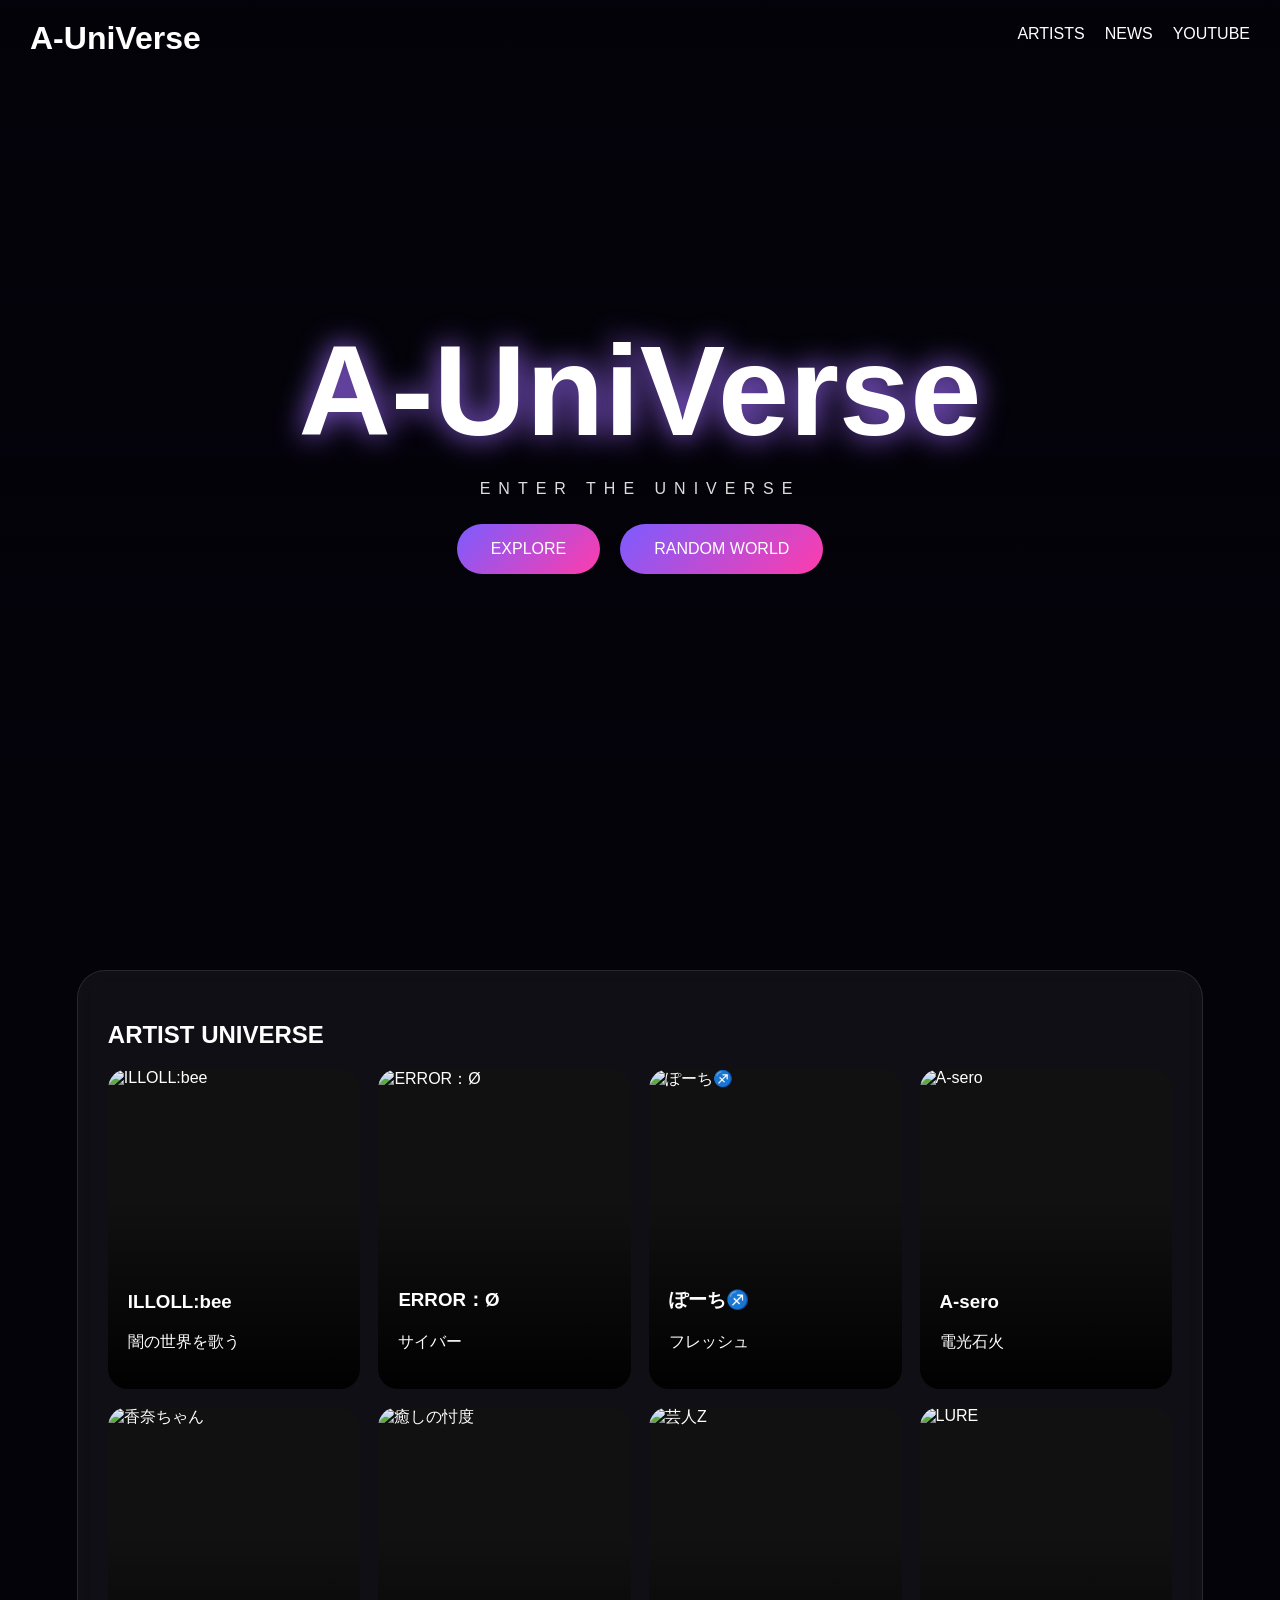
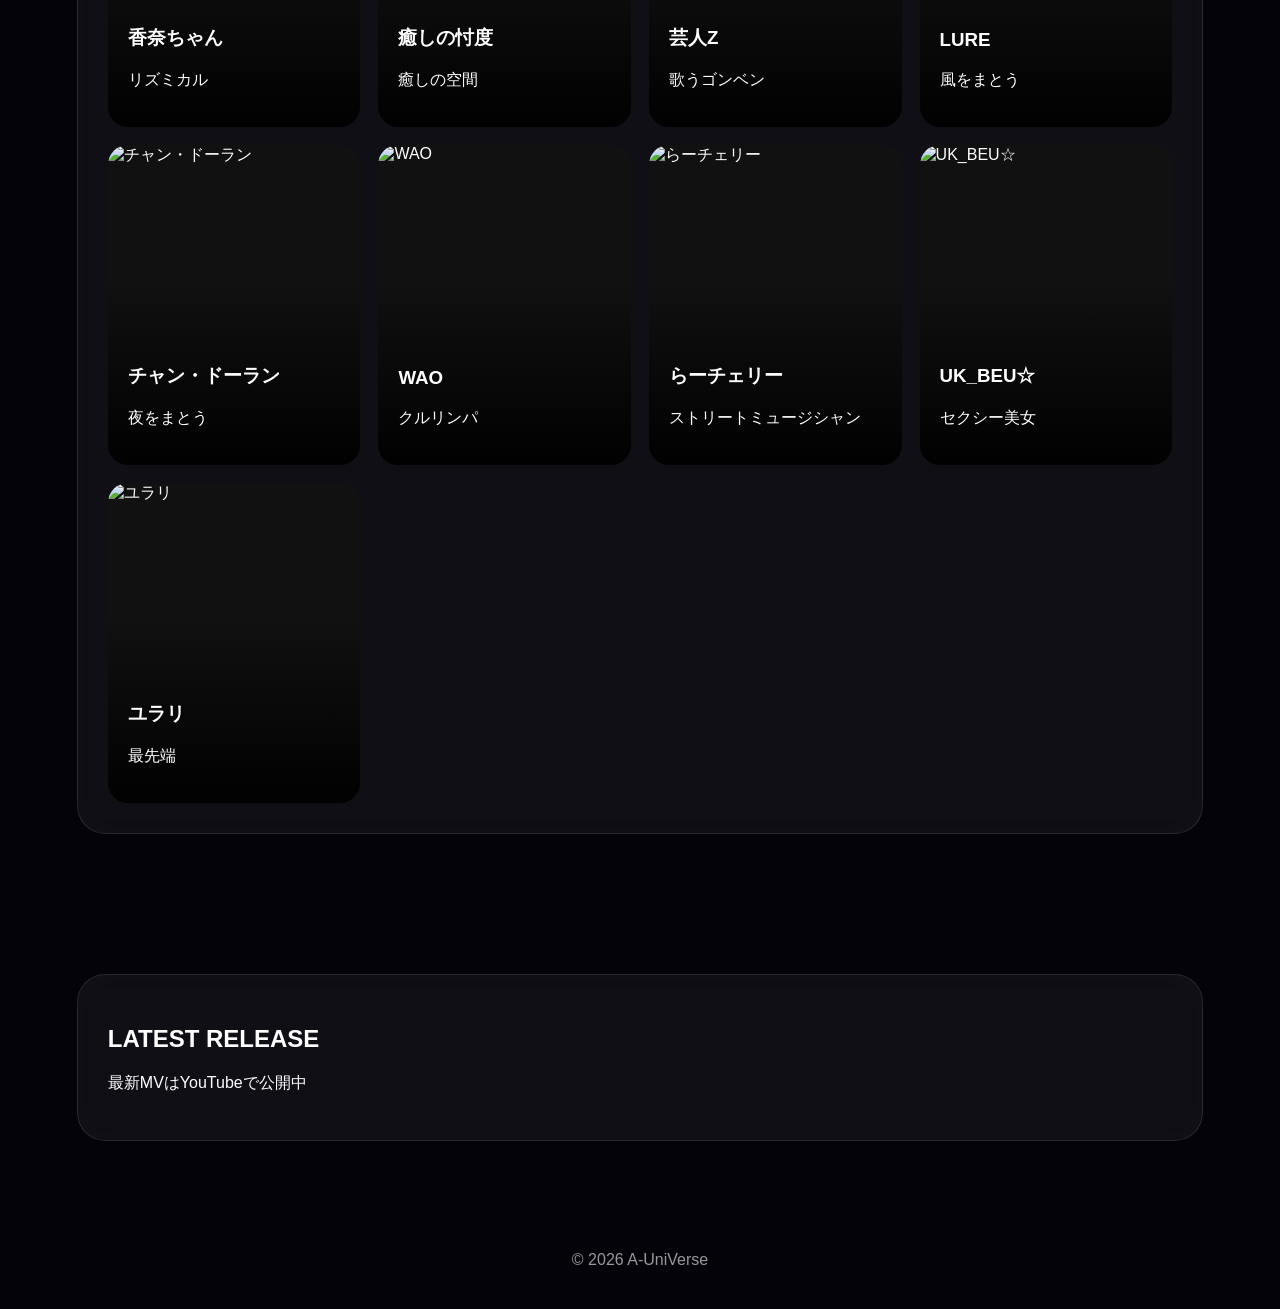
==== index.html @ 20bfa9d0 "Add files via upload" ====
<!doctype html><html lang='ja'><head><meta charset='utf-8'><meta name='viewport' content='width=device-width,initial-scale=1'><title>ILLOLL:bee | A-UniVerse 公式サイト</title><title>ERROR：Ø | A-UniVerse 公式サイト</title><title>A-UniVerse | 次世代アーティストレーベル公式サイト</title><meta name="description"
content="ILLOLL:bee公式ページ。闇と孤独を歌うA-UniVerse所属アーティスト。"><link rel='stylesheet' href='style.css'></head><body><a class='logo' href='index.html'>A-UniVerse</a><nav><a href='#artists'>ARTISTS</a><a href='#news'>NEWS</a><a href='https://www.youtube.com/@A-UniVerse24' target='_blank'>YOUTUBE</a></nav><header class='hero'><div><h1>A-UniVerse</h1><p>ENTER THE UNIVERSE</p><a class='btn' href='#artists'>EXPLORE</a><a class='btn' href='https://www.youtube.com/@A-UniVerse24' target='_blank'>RANDOM WORLD</a></div></header><section id='artists'><div class='panel'><h2>ARTIST UNIVERSE</h2><div class='grid'><div class='artist-card' onclick="location.href='artists/illoll-bee.html'">
<img src='assets/illoll-bee.webp' alt='ILLOLL:bee'>
<div class='overlay'><div><h3>ILLOLL:bee</h3><p>闇の世界を歌う</p></div></div></div><div class='artist-card' onclick="location.href='artists/error-o.html'">
<img src='assets/error-o.webp' alt='ERROR：Ø'>
<div class='overlay'><div><h3>ERROR：Ø</h3><p>サイバー</p></div></div></div><div class='artist-card' onclick="location.href='artists/pochi.html'">
<img src='assets/pochi.webp' alt='ぽーち♐'>
<div class='overlay'><div><h3>ぽーち♐</h3><p>フレッシュ</p></div></div></div><div class='artist-card' onclick="location.href='artists/asero.html'">
<img src='assets/asero.webp' alt='A-sero'>
<div class='overlay'><div><h3>A-sero</h3><p>電光石火</p></div></div></div><div class='artist-card' onclick="location.href='artists/kana.html'">
<img src='assets/kana.webp' alt='香奈ちゃん'>
<div class='overlay'><div><h3>香奈ちゃん</h3><p>リズミカル</p></div></div></div><div class='artist-card' onclick="location.href='artists/iyashi.html'">
<img src='assets/iyashi.webp' alt='癒しの忖度'>
<div class='overlay'><div><h3>癒しの忖度</h3><p>癒しの空間</p></div></div></div><div class='artist-card' onclick="location.href='artists/geinin.html'">
<img src='assets/geinin.webp' alt='芸人Z'>
<div class='overlay'><div><h3>芸人Z</h3><p>歌うゴンベン</p></div></div></div><div class='artist-card' onclick="location.href='artists/lure.html'">
<img src='assets/lure.webp' alt='LURE'>
<div class='overlay'><div><h3>LURE</h3><p>風をまとう</p></div></div></div><div class='artist-card' onclick="location.href='artists/doran.html'">
<img src='assets/doran.webp' alt='チャン・ドーラン'>
<div class='overlay'><div><h3>チャン・ドーラン</h3><p>夜をまとう</p></div></div></div><div class='artist-card' onclick="location.href='artists/wao.html'">
<img src='assets/wao.webp' alt='WAO'>
<div class='overlay'><div><h3>WAO</h3><p>クルリンパ</p></div></div></div><div class='artist-card' onclick="location.href='artists/cherry.html'">
<img src='assets/cherry.webp' alt='らーチェリー'>
<div class='overlay'><div><h3>らーチェリー</h3><p>ストリートミュージシャン</p></div></div></div><div class='artist-card' onclick="location.href='artists/uk-beu.html'">
<img src='assets/uk-beu.webp' alt='UK_BEU☆'>
<div class='overlay'><div><h3>UK_BEU☆</h3><p>セクシー美女</p></div></div></div><div class='artist-card' onclick="location.href='artists/yurari.html'">
<img src='assets/yurari.webp' alt='ユラリ'>
<div class='overlay'><div><h3>ユラリ</h3><p>最先端</p></div></div></div></div></div></section><section id='news'><div class='panel'><h2>LATEST RELEASE</h2><p>最新MVはYouTubeで公開中</p></div></section><footer>© 2026 A-UniVerse</footer></body></html>
---- style.css ----
*{box-sizing:border-box}body{margin:0;font-family:Arial,sans-serif;background:#04030a;color:#fff}
body:before{content:'';position:fixed;inset:0;background:url('assets/hero-bg.jpg') center/cover no-repeat;opacity:.35;z-index:-2}
body:after{content:'';position:fixed;inset:0;background:linear-gradient(to bottom,rgba(4,3,10,.4),#04030a);z-index:-1}
.logo{position:fixed;top:20px;left:30px;color:#fff;text-decoration:none;font-size:2rem;font-weight:bold;z-index:10}
nav{position:fixed;top:25px;right:30px;z-index:10} nav a{color:#fff;text-decoration:none;margin-left:20px}
.hero{min-height:100vh;display:flex;align-items:center;justify-content:center;text-align:center;padding:20px}
.hero h1{font-size:clamp(4rem,10vw,8rem);margin:0;text-shadow:0 0 30px #9f6bff}
.hero p{letter-spacing:8px;color:#ddd}
.btn{display:inline-block;padding:16px 34px;border-radius:50px;text-decoration:none;color:#fff;background:linear-gradient(135deg,#7B5CFF,#FF3CAC);margin:10px}
section{padding:70px 6%}
.panel{background:rgba(255,255,255,.05);backdrop-filter:blur(14px);border:1px solid rgba(255,255,255,.1);border-radius:28px;padding:30px}
.grid{display:grid;grid-template-columns:repeat(auto-fit,minmax(240px,1fr));gap:18px}
.artist-card{position:relative;height:320px;border-radius:20px;overflow:hidden;cursor:pointer;background:#111}
.artist-card img{width:100%;height:100%;object-fit:cover}
.artist-card .overlay{position:absolute;inset:0;background:linear-gradient(to top,rgba(0,0,0,.95),transparent 60%);display:flex;align-items:end;padding:20px}
footer{text-align:center;padding:40px;color:#999}
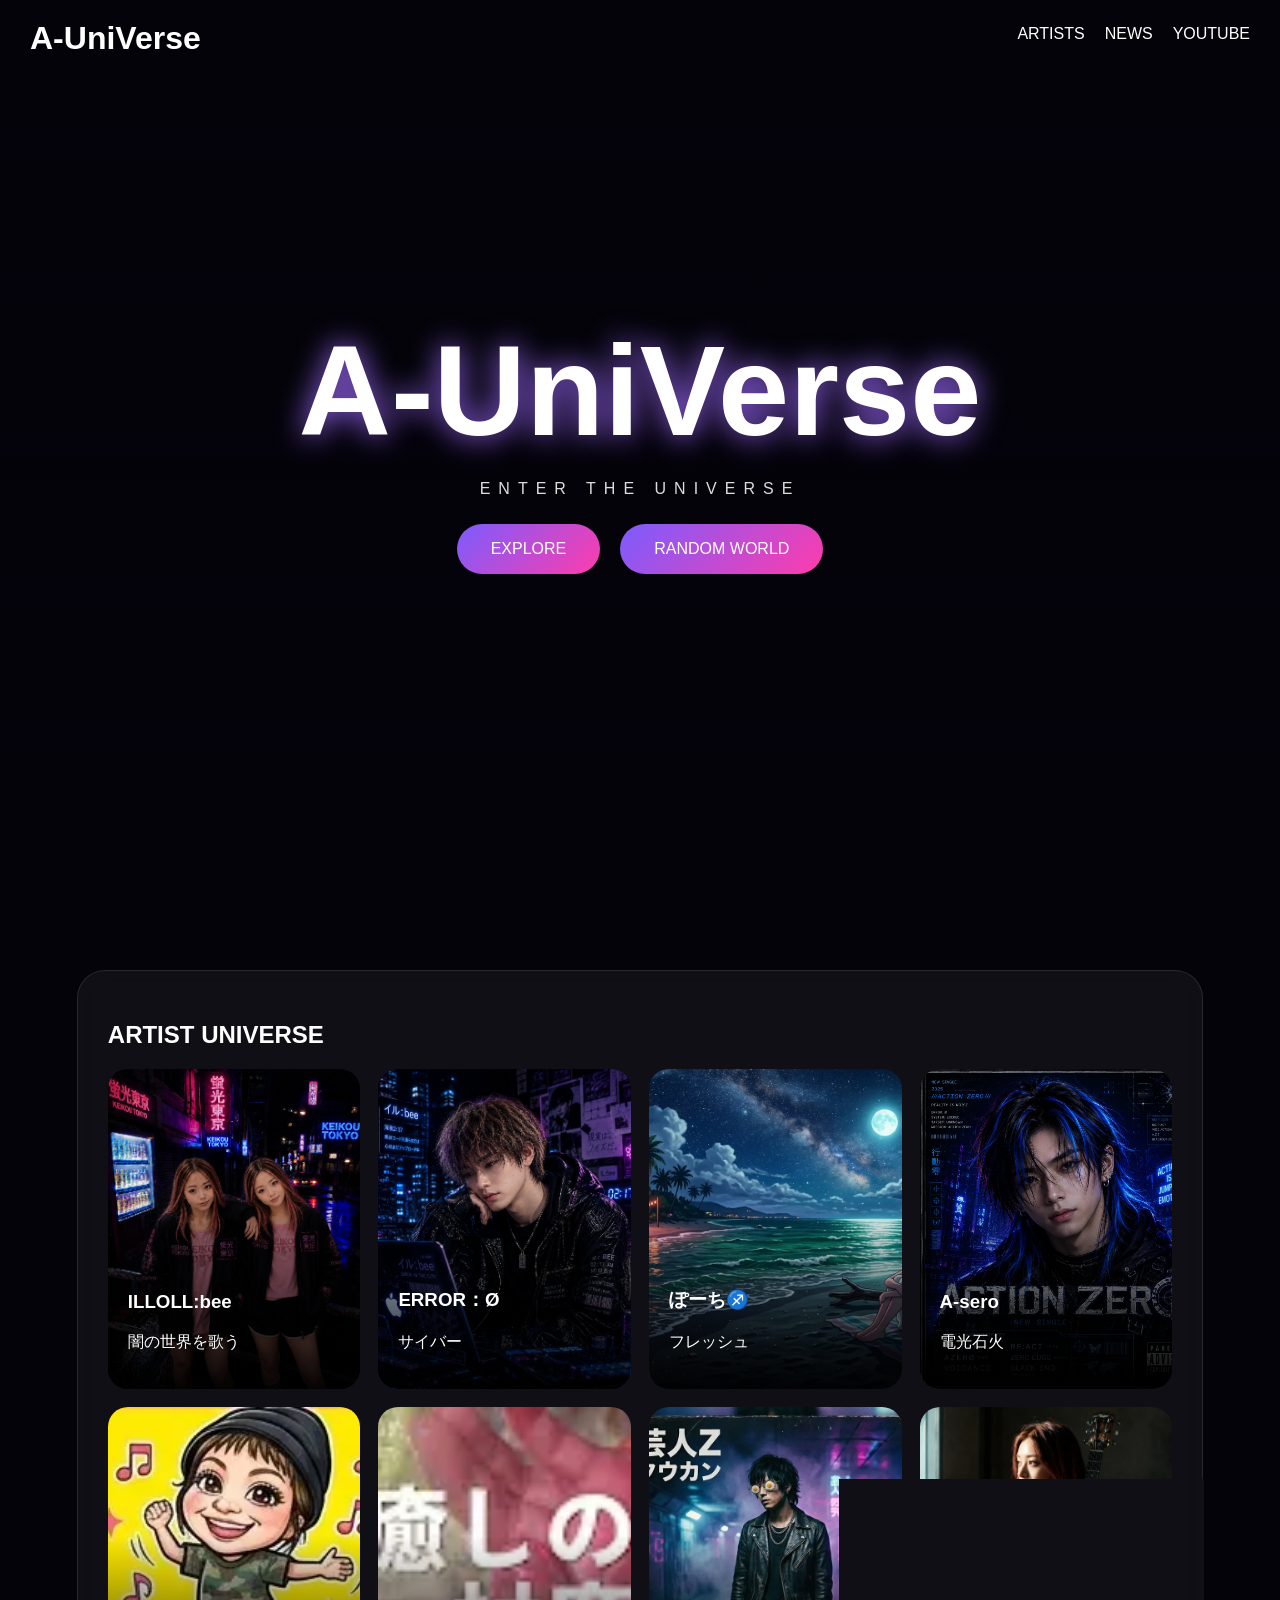
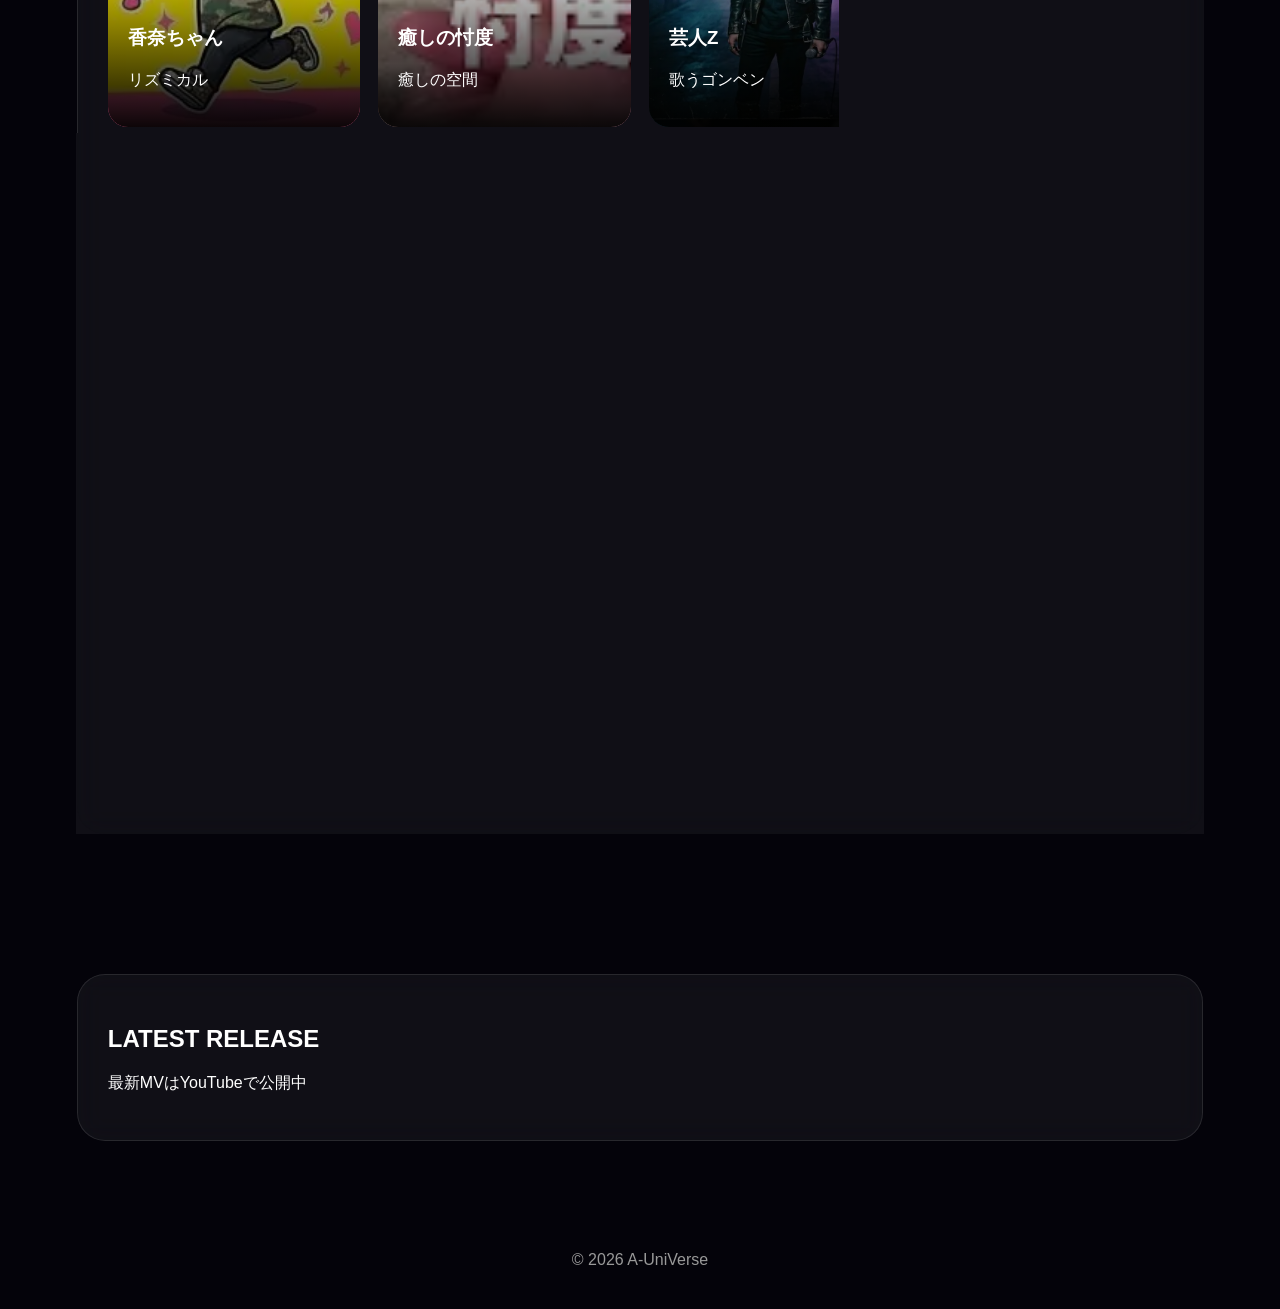
==== commit f9aadee0: "Update index.html" ====
--- a/index.html
+++ b/index.html
@@ -1,4 +1,4 @@
-<!doctype html><html lang='ja'><head><meta charset='utf-8'><meta name='viewport' content='width=device-width,initial-scale=1'><title>ILLOLL:bee | A-UniVerse 公式サイト</title><title>ERROR：Ø | A-UniVerse 公式サイト</title><title>A-UniVerse | 次世代アーティストレーベル公式サイト</title><meta name="description"
+<!doctype html><html lang='ja'><head><meta charset='utf-8'><meta name="google-site-verification" content="xsSKUau96M4QQ7fF6xH5oo2PNgWp2AVwMgStSqN9_VI" /><meta name='viewport' content='width=device-width,initial-scale=1'><title>ILLOLL:bee | A-UniVerse 公式サイト</title><title>ERROR：Ø | A-UniVerse 公式サイト</title><title>A-UniVerse | 次世代アーティストレーベル公式サイト</title><meta name="description"
 content="ILLOLL:bee公式ページ。闇と孤独を歌うA-UniVerse所属アーティスト。"><link rel='stylesheet' href='style.css'></head><body><a class='logo' href='index.html'>A-UniVerse</a><nav><a href='#artists'>ARTISTS</a><a href='#news'>NEWS</a><a href='https://www.youtube.com/@A-UniVerse24' target='_blank'>YOUTUBE</a></nav><header class='hero'><div><h1>A-UniVerse</h1><p>ENTER THE UNIVERSE</p><a class='btn' href='#artists'>EXPLORE</a><a class='btn' href='https://www.youtube.com/@A-UniVerse24' target='_blank'>RANDOM WORLD</a></div></header><section id='artists'><div class='panel'><h2>ARTIST UNIVERSE</h2><div class='grid'><div class='artist-card' onclick="location.href='artists/illoll-bee.html'">
 <img src='assets/illoll-bee.webp' alt='ILLOLL:bee'>
 <div class='overlay'><div><h3>ILLOLL:bee</h3><p>闇の世界を歌う</p></div></div></div><div class='artist-card' onclick="location.href='artists/error-o.html'">
@@ -25,4 +25,4 @@
 <img src='assets/uk-beu.webp' alt='UK_BEU☆'>
 <div class='overlay'><div><h3>UK_BEU☆</h3><p>セクシー美女</p></div></div></div><div class='artist-card' onclick="location.href='artists/yurari.html'">
 <img src='assets/yurari.webp' alt='ユラリ'>
-<div class='overlay'><div><h3>ユラリ</h3><p>最先端</p></div></div></div></div></div></section><section id='news'><div class='panel'><h2>LATEST RELEASE</h2><p>最新MVはYouTubeで公開中</p></div></section><footer>© 2026 A-UniVerse</footer></body></html>+<div class='overlay'><div><h3>ユラリ</h3><p>最先端</p></div></div></div></div></div></section><section id='news'><div class='panel'><h2>LATEST RELEASE</h2><p>最新MVはYouTubeで公開中</p></div></section><footer>© 2026 A-UniVerse</footer></body></html>
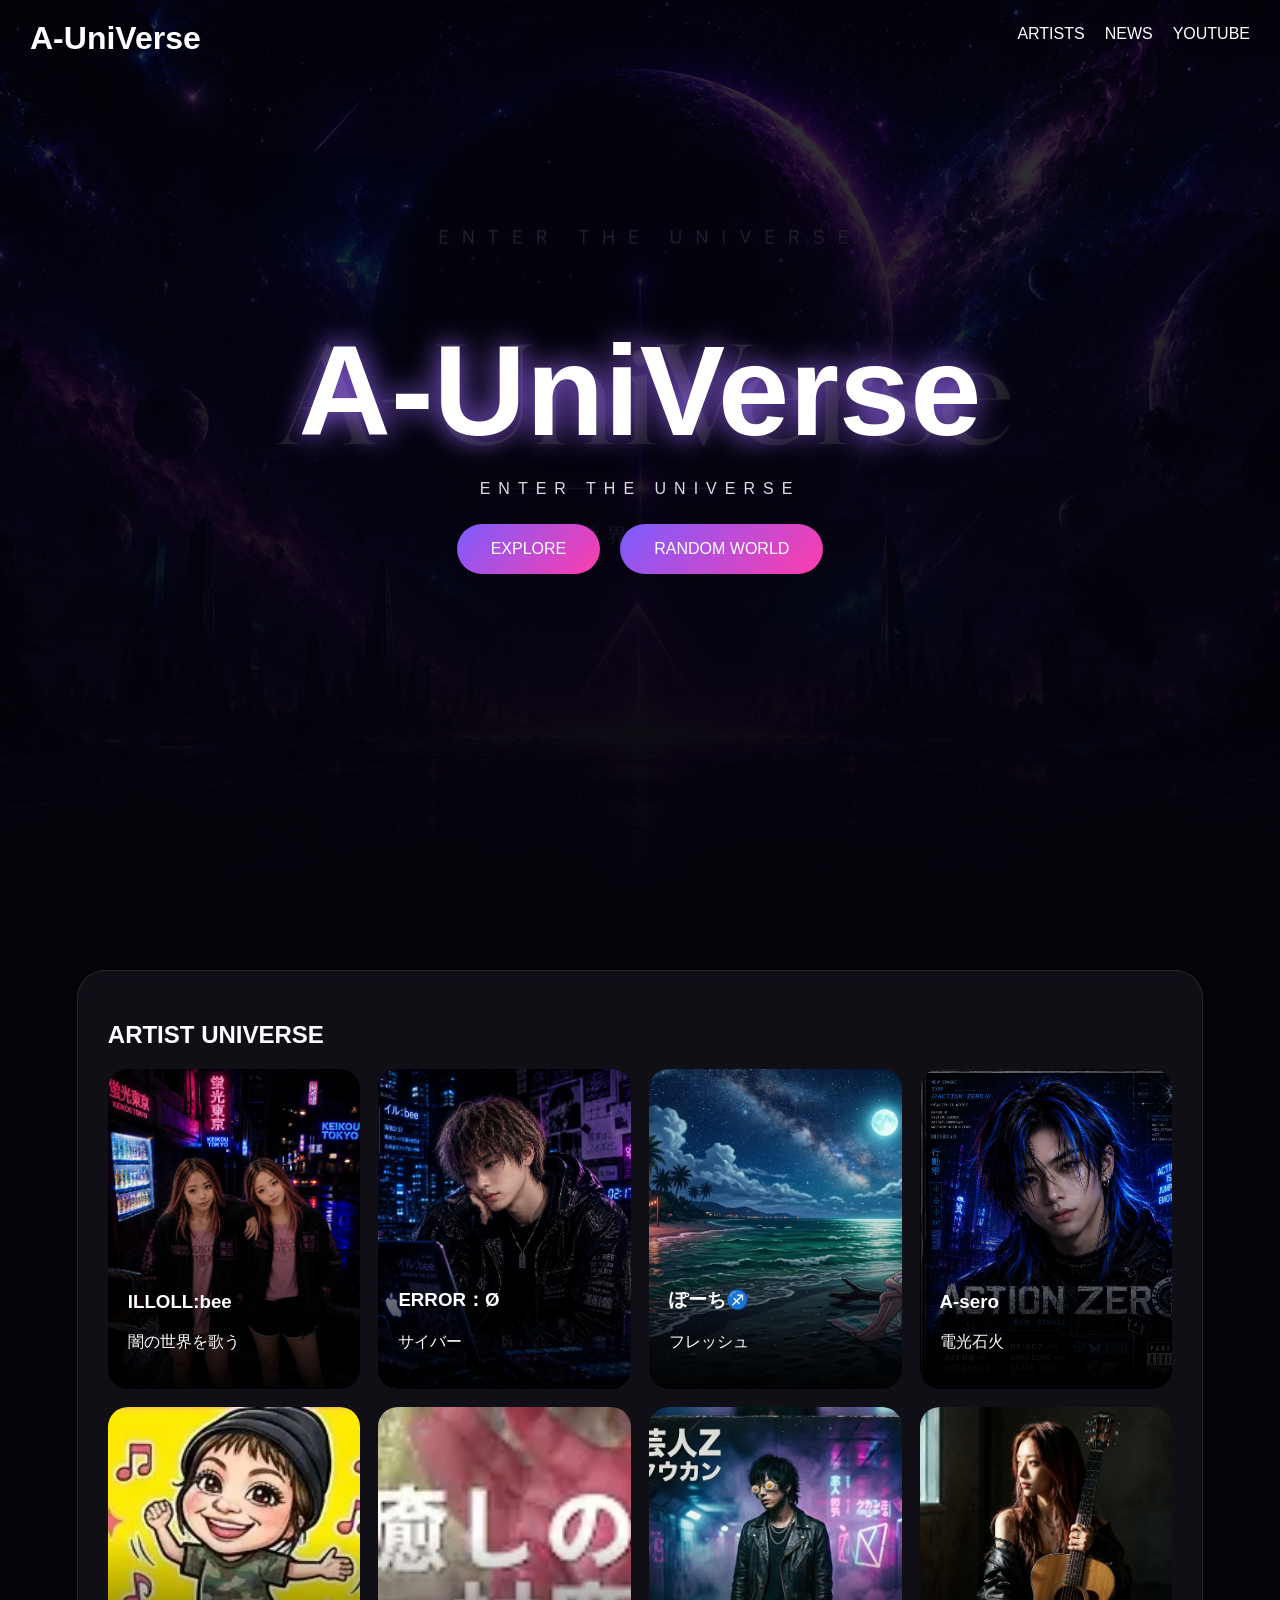
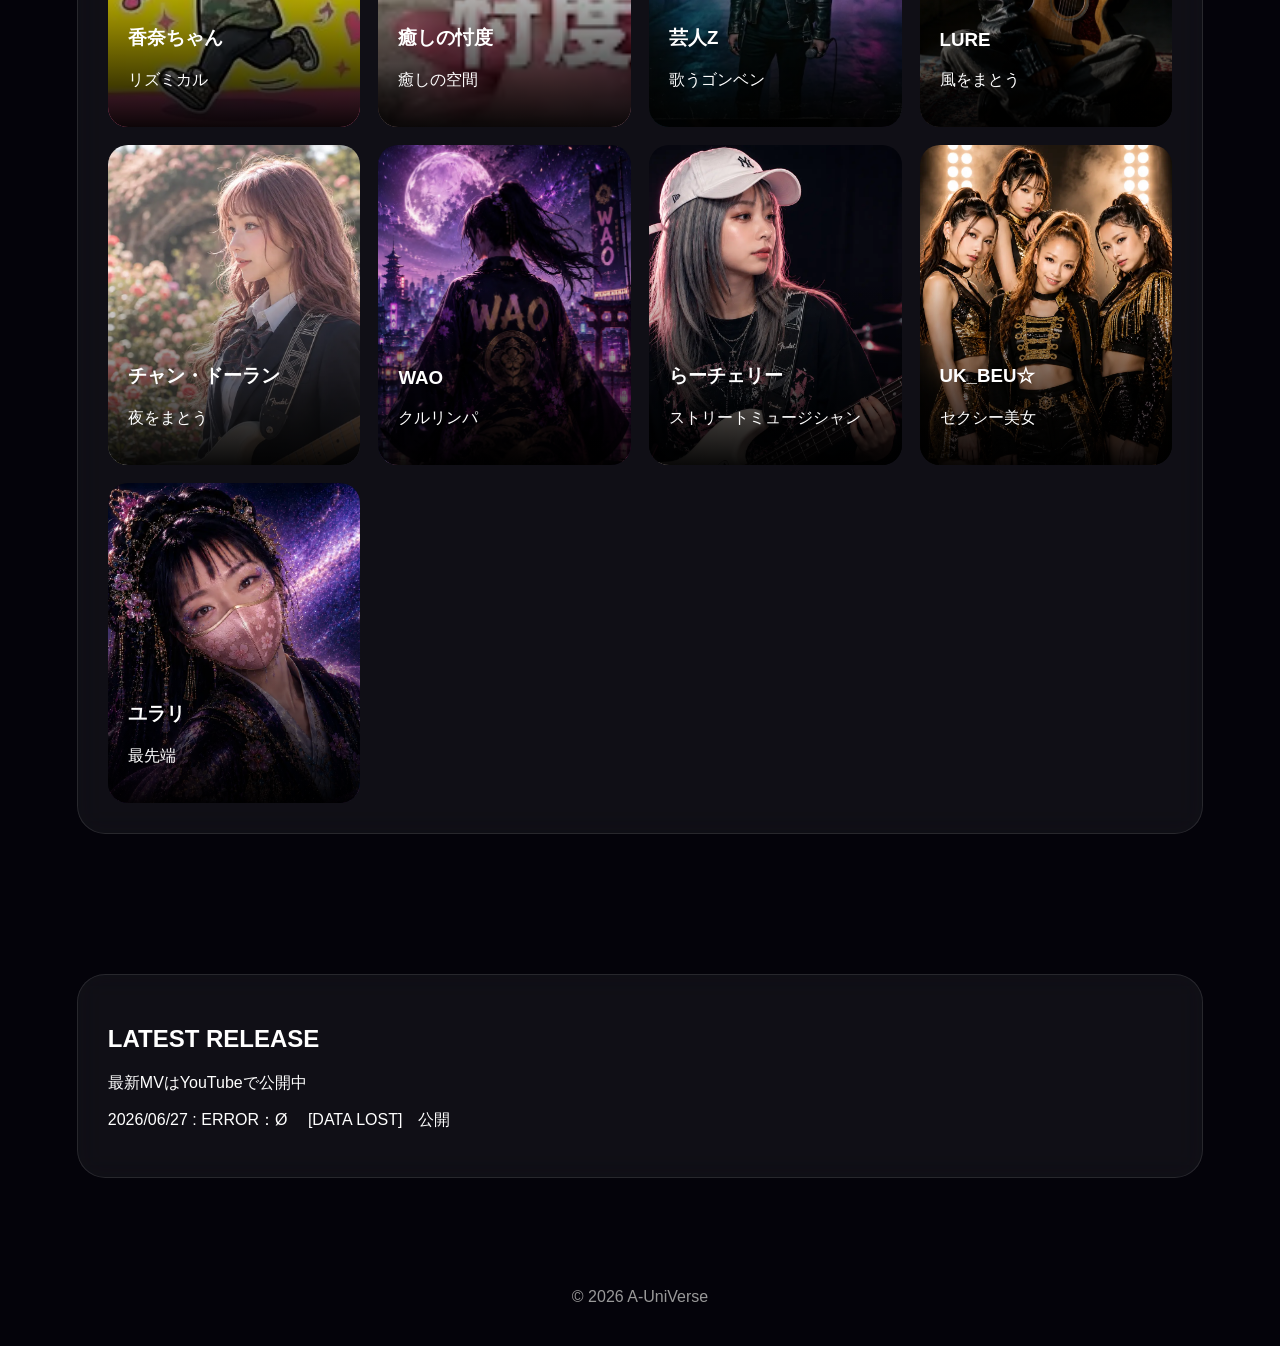
==== commit 50e83b44: "Update index.html" ====
--- a/index.html
+++ b/index.html
@@ -25,4 +25,4 @@
 <img src='assets/uk-beu.webp' alt='UK_BEU☆'>
 <div class='overlay'><div><h3>UK_BEU☆</h3><p>セクシー美女</p></div></div></div><div class='artist-card' onclick="location.href='artists/yurari.html'">
 <img src='assets/yurari.webp' alt='ユラリ'>
-<div class='overlay'><div><h3>ユラリ</h3><p>最先端</p></div></div></div></div></div></section><section id='news'><div class='panel'><h2>LATEST RELEASE</h2><p>最新MVはYouTubeで公開中</p></div></section><footer>© 2026 A-UniVerse</footer></body></html>
+<div class='overlay'><div><h3>ユラリ</h3><p>最先端</p></div></div></div></div></div></section><section id='news'><div class='panel'><h2>LATEST RELEASE</h2><p>最新MVはYouTubeで公開中</p><p>2026/06/27 : ERROR：Ø 　[DATA LOST]　公開</p></div></section><footer>© 2026 A-UniVerse</footer></body></html>
--- a/style.css
+++ b/style.css
@@ -1,6 +1,6 @@
 
 *{box-sizing:border-box}body{margin:0;font-family:Arial,sans-serif;background:#04030a;color:#fff}
-body:before{content:'';position:fixed;inset:0;background:url('assets/hero-bg.jpg') center/cover no-repeat;opacity:.35;z-index:-2}
+body:before{content:'';position:fixed;inset:0;background:url('assets/hero-bg.webp') center/cover no-repeat;opacity:.35;z-index:-2}
 body:after{content:'';position:fixed;inset:0;background:linear-gradient(to bottom,rgba(4,3,10,.4),#04030a);z-index:-1}
 .logo{position:fixed;top:20px;left:30px;color:#fff;text-decoration:none;font-size:2rem;font-weight:bold;z-index:10}
 nav{position:fixed;top:25px;right:30px;z-index:10} nav a{color:#fff;text-decoration:none;margin-left:20px}
